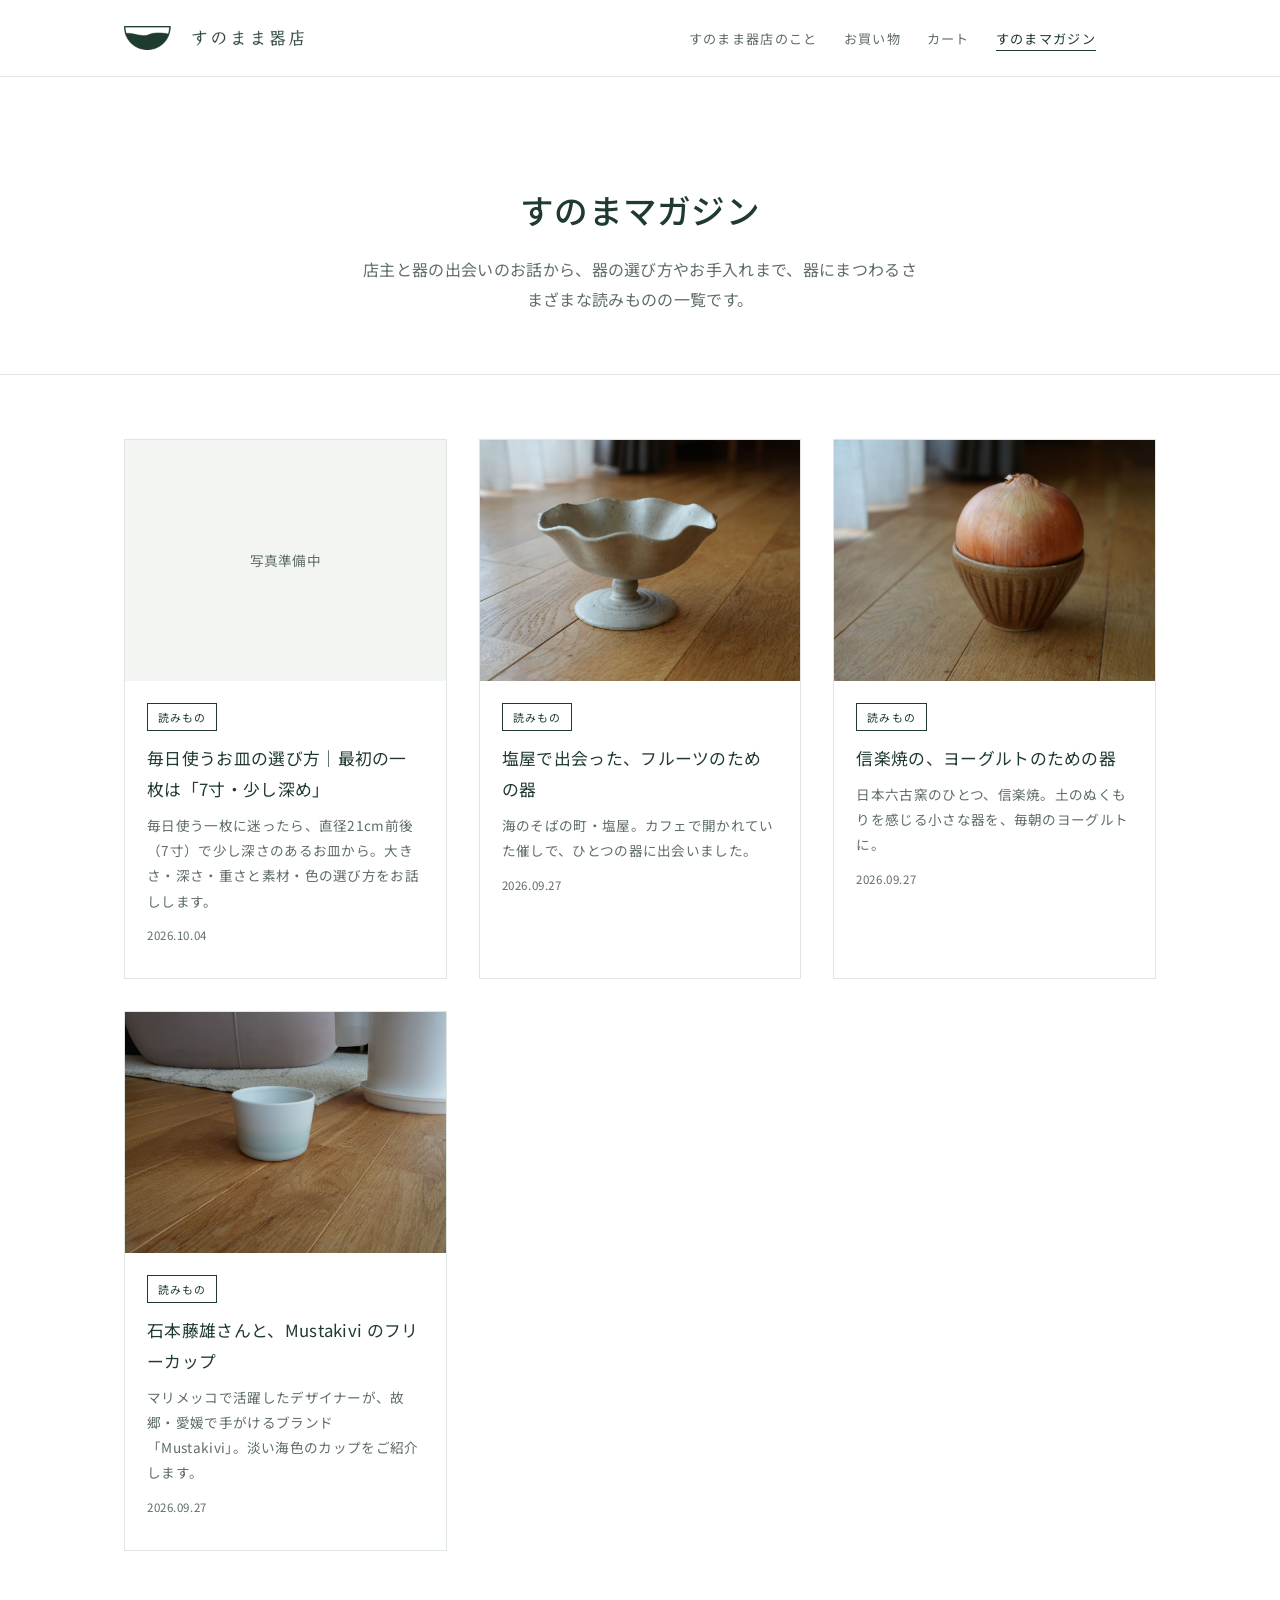
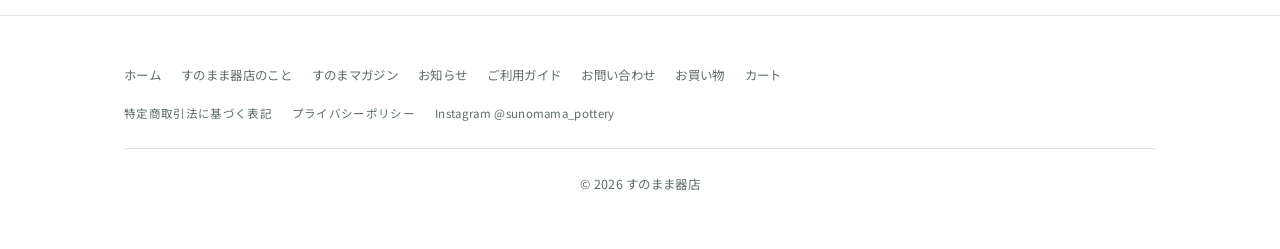
==== artists/index.html @ 8c171803 "「すのまま器店のこと」を写真枠つきの1セクションにまとめ、トップ・ご利用ガイド・お皿の選び方の記事に仮画像を置く Co-Authored-By: Claude Opus 5.5 (1M context" ====
<!DOCTYPE html>
<html lang="ja">
<head>
<meta charset="UTF-8">
<meta name="viewport" content="width=device-width, initial-scale=1.0">
<!-- 準備中のため検索エンジンに登録しない設定です。本格始動のときにこの2行を消してください -->
<meta name="robots" content="noindex">
<title>すのまマガジン | すのまま器店</title>
<meta name="description" content="すのまま器店の読みもの「すのまマガジン」です。店主と器の出会いのお話から、器の選び方やお手入れまで、器にまつわるさまざまなお話をお届けします。">
<link rel="icon" href="../images/favicon.svg" type="image/svg+xml">
<meta property="og:site_name" content="すのまま器店">
<meta property="og:type" content="website">
<meta property="og:title" content="すのまマガジン | すのまま器店">
<meta property="og:description" content="すのまま器店の読みもの「すのまマガジン」です。店主と器の出会いのお話から、器の選び方やお手入れまで、器にまつわるさまざまなお話をお届けします。">
<meta property="og:url" content="https://marchetache.github.io/home-page/artists/index.html">
<meta property="og:image" content="https://marchetache.github.io/home-page/images/ogp.jpg">
<meta name="twitter:card" content="summary_large_image">
<link rel="preconnect" href="https://fonts.googleapis.com">
<link href="https://fonts.googleapis.com/css2?family=Shippori+Mincho:wght@500;600&family=Noto+Sans+JP:wght@400;500&display=swap" rel="stylesheet">
<link rel="stylesheet" href="../css/style.css?v=20261017b">
</head>
<body>

<header class="site-header">
  <div class="container">
    <div class="site-brand">
      <p class="site-title"><a href="../index.html"><img class="site-logo" src="../images/logo-horizontal.png?v=20261004c" alt="すのまま器店" width="540" height="72"></a></p>
    </div>
    <div class="site-header-actions">
    <nav class="site-nav">
      <ul>
        <li><a href="../concept.html">すのまま器店のこと</a></li>
        <li><a href="https://yohenpottery.base.shop/" target="_blank" rel="noopener">お買い物</a></li>
        <li><a href="https://yohenpottery.base.shop/shops/yohenpottery-base-shop/checkout/edit" target="_blank" rel="noopener">カート</a></li>
        <li><a href="index.html" class="is-current">すのまマガジン</a></li>
      </ul>
    </nav>
      <button class="menu-toggle" type="button" aria-label="メニューを開く" aria-expanded="false">
        <span></span><span></span><span></span>
      </button>
    </div>
  </div>
</header>

<section class="hero">
  <div class="container">
    <h1>すのまマガジン</h1>
    <p>店主と器の出会いのお話から、器の選び方やお手入れまで、器にまつわるさまざまな読みものの一覧です。</p>
  </div>
</section>

<section class="section">
  <div class="container">

    <div class="feed-grid">

      <div class="feed-card">
        <a href="artist-04.html">
          <div class="feed-card-image">写真準備中</div>
          <div class="feed-card-body">
            <span class="feed-tag">読みもの</span>
            <p class="feed-card-title">毎日使うお皿の選び方｜最初の一枚は「7寸・少し深め」</p>
            <p class="feed-card-excerpt">毎日使う一枚に迷ったら、直径21cm前後（7寸）で少し深さのあるお皿から。大きさ・深さ・重さと素材・色の選び方をお話しします。</p>
            <p class="feed-card-date">2026.10.04</p>
          </div>
        </a>
      </div>

      <div class="feed-card">
        <a href="artist-01.html">
          <img class="feed-card-photo" src="../images/item-fruit-1.jpg" alt="波打つ縁の、脚つきの器" loading="lazy" width="1200" height="800">
          <div class="feed-card-body">
            <span class="feed-tag">読みもの</span>
            <p class="feed-card-title">塩屋で出会った、フルーツのための器</p>
            <p class="feed-card-excerpt">海のそばの町・塩屋。カフェで開かれていた催しで、ひとつの器に出会いました。</p>
            <p class="feed-card-date">2026.09.27</p>
          </div>
        </a>
      </div>

      <div class="feed-card">
        <a href="artist-02.html">
          <img class="feed-card-photo" src="../images/item-yogurt-1.jpg" alt="しのぎ模様の、信楽焼の小さな器" loading="lazy" width="1200" height="800">
          <div class="feed-card-body">
            <span class="feed-tag">読みもの</span>
            <p class="feed-card-title">信楽焼の、ヨーグルトのための器</p>
            <p class="feed-card-excerpt">日本六古窯のひとつ、信楽焼。土のぬくもりを感じる小さな器を、毎朝のヨーグルトに。</p>
            <p class="feed-card-date">2026.09.27</p>
          </div>
        </a>
      </div>

      <div class="feed-card">
        <a href="artist-03.html">
          <img class="feed-card-photo" src="../images/item-cup-1.jpg" alt="淡い海色の釉薬がかかった、白いフリーカップ" loading="lazy" width="1200" height="800">
          <div class="feed-card-body">
            <span class="feed-tag">読みもの</span>
            <p class="feed-card-title">石本藤雄さんと、Mustakivi のフリーカップ</p>
            <p class="feed-card-excerpt">マリメッコで活躍したデザイナーが、故郷・愛媛で手がけるブランド「Mustakivi」。淡い海色のカップをご紹介します。</p>
            <p class="feed-card-date">2026.09.27</p>
          </div>
        </a>
      </div>

    </div>
  </div>
</section>

<footer class="site-footer">
  <div class="container">
    <ul class="footer-links">
      <li><a href="../index.html">ホーム</a></li>
      <li><a href="../concept.html">すのまま器店のこと</a></li>
      <li><a href="index.html">すのまマガジン</a></li>
      <li><a href="../news.html">お知らせ</a></li>
      <li><a href="../guide.html">ご利用ガイド</a></li>
      <li><a href="../index.html#contact">お問い合わせ</a></li>
      <li><a href="https://yohenpottery.base.shop/" target="_blank" rel="noopener">お買い物</a></li>
      <li><a href="https://yohenpottery.base.shop/shops/yohenpottery-base-shop/checkout/edit" target="_blank" rel="noopener">カート</a></li>
    </ul>
    <ul class="footer-links footer-links-sub">
      <li><a href="https://yohenpottery.base.shop/law" target="_blank" rel="noopener">特定商取引法に基づく表記</a></li>
      <li><a href="../privacy.html">プライバシーポリシー</a></li>
      <li><a href="https://www.instagram.com/sunomama_pottery/" target="_blank" rel="noopener">Instagram @sunomama_pottery</a></li>
    </ul>
    <p class="footer-bottom">&copy; 2026 すのまま器店</p>
  </div>
</footer>

<script src="../js/main.js?v=20261003b"></script>
</body>
</html>
---- css/style.css ----
/* ============================================
   すのまま器店 – 共通スタイル
   構成: 北欧、暮らしの道具店 (hokuohkurashi.com) を参考にした
         雑誌型フィード構成。
   トンマナ: ロゴの深緑(#1f3a2e)をコーポレートカラーとし、
         白地に深緑を基調とする。
   ============================================ */

:root {
  --color-bg: #ffffff;
  --color-bg-soft: #f2f5f2;
  --color-text: #1f3a2e;        /* コーポレートカラー(ロゴの深緑) */
  --color-text-soft: #5f6e66;
  --color-accent: #1f3a2e;      /* コーポレートカラー(ロゴの深緑) */
  --color-accent-dark: #142820;
  --color-line: #dfe5e0;
  --max-width: 1080px;
  /* ロゴ「すのまま器店」だけ明朝体。それ以外の文字はすべてゴシック体(Noto Sans JP)で、自然体な印象に */
  --font-logo: "Shippori Mincho", "Hiragino Mincho ProN", "Yu Mincho", serif;
  --font-sans: "Noto Sans JP", "Hiragino Kaku Gothic ProN", sans-serif;
}

* {
  box-sizing: border-box;
}

html {
  scroll-behavior: smooth;
}

body {
  margin: 0;
  background: var(--color-bg);
  color: var(--color-text);
  font-family: var(--font-sans);
  line-height: 1.85;
  letter-spacing: 0.02em;
  -webkit-font-smoothing: antialiased;
}

img {
  max-width: 100%;
  display: block;
}

a {
  color: var(--color-text);
  text-decoration: none;
}

a:hover {
  text-decoration: underline;
}

h1, h2, h3 {
  font-family: var(--font-sans);
  font-weight: 500;
  line-height: 1.5;
  color: var(--color-text);
}

.container {
  max-width: var(--max-width);
  margin: 0 auto;
  padding: 0 24px;
}

/* ---------- ヘッダー ---------- */

.site-header {
  border-bottom: 1px solid var(--color-line);
  background: var(--color-bg);
  position: sticky;
  top: 0;
  z-index: 10;
}

.site-header .container {
  display: flex;
  align-items: center;
  justify-content: space-between;
  padding-top: 18px;
  padding-bottom: 18px;
  flex-wrap: wrap;
  gap: 12px;
}

.site-brand {
  display: flex;
  align-items: center;
  gap: 16px;
}

.site-title {
  font-family: var(--font-logo);
  font-size: 1.4rem;
  letter-spacing: 0.1em;
  margin: 0;
}

.site-title a {
  color: var(--color-text);
  text-decoration: none;
}

/* ロゴ画像(器のマーク+店名) */
.site-title a {
  display: block;
  line-height: 0;
}

.site-logo {
  display: block;
  width: auto;
  height: 24px;
}

@media (max-width: 640px) {
  .site-logo {
    height: 20px;
  }
}

.site-nav ul {
  list-style: none;
  display: flex;
  gap: 26px;
  margin: 0;
  padding: 0;
  flex-wrap: wrap;
}

.site-nav a {
  color: var(--color-text-soft);
  font-size: 0.82rem;
  letter-spacing: 0.1em;
  text-transform: uppercase;
}

.site-nav a.is-current,
.site-nav a:hover {
  color: var(--color-text);
  text-decoration: none;
  border-bottom: 1px solid var(--color-text);
  padding-bottom: 2px;
}

/* ---------- プロモバナー ---------- */

.promo-banner {
  background: var(--color-text);
  color: #fff;
}

.promo-banner a {
  display: block;
  color: #fff;
  text-align: center;
  font-size: 0.8rem;
  letter-spacing: 0.08em;
  padding: 10px 24px;
}

.promo-banner a:hover {
  text-decoration: underline;
}

/* ---------- ヒーロー ---------- */

.hero {
  padding: 80px 0 60px;
  text-align: center;
  border-bottom: 1px solid var(--color-line);
}

.hero h1 {
  font-size: 2.1rem;
  margin-bottom: 20px;
}

.hero p {
  color: var(--color-text-soft);
  max-width: 560px;
  margin: 0 auto;
}

/* ---------- セクション共通 ---------- */

.section {
  padding: 64px 0;
}

.section + .section {
  border-top: 1px solid var(--color-line);
}

.section-title {
  font-size: 1.5rem;
  margin-bottom: 12px;
}

.section-eyebrow {
  font-size: 0.72rem;
  letter-spacing: 0.18em;
  text-transform: uppercase;
  color: var(--color-text-soft);
  margin: 0 0 8px;
}

.section-lead {
  color: var(--color-text-soft);
  margin-bottom: 40px;
  max-width: 640px;
}

/* ---------- 雑誌型フィード(読みもの/商品が混在) ---------- */

.feed-grid {
  display: grid;
  grid-template-columns: repeat(auto-fill, minmax(260px, 1fr));
  gap: 32px;
}

.feed-card {
  border: 1px solid var(--color-line);
  overflow: hidden;
  transition: transform 0.15s ease, box-shadow 0.15s ease;
}

.feed-card:hover {
  transform: translateY(-3px);
  box-shadow: 0 8px 20px rgba(0, 0, 0, 0.08);
}

.feed-card a {
  display: block;
  color: inherit;
  text-decoration: none;
}

.feed-card-image {
  aspect-ratio: 4 / 3;
  background: var(--color-bg-soft);
  display: flex;
  align-items: center;
  justify-content: center;
  color: var(--color-text-soft);
  font-size: 0.85rem;
}

.feed-card-body {
  padding: 20px 22px;
}

.feed-tag {
  display: inline-block;
  font-size: 0.68rem;
  letter-spacing: 0.1em;
  text-transform: uppercase;
  padding: 3px 10px;
  margin-bottom: 12px;
  border: 1px solid var(--color-text);
}

.feed-tag.is-product {
  background: var(--color-text);
  color: #fff;
  border-color: var(--color-text);
}

.feed-card-title {
  font-family: var(--font-sans);
  font-size: 1.05rem;
  margin: 0 0 8px;
}

.feed-card-excerpt {
  font-size: 0.85rem;
  color: var(--color-text-soft);
  margin: 0 0 10px;
}

.feed-card-date {
  font-size: 0.72rem;
  color: var(--color-text-soft);
  letter-spacing: 0.05em;
}

/* ---------- カテゴリータイル ---------- */

.category-tiles {
  display: grid;
  grid-template-columns: repeat(auto-fill, minmax(200px, 1fr));
  gap: 24px;
}

.category-tile {
  display: block;
  text-align: center;
  border: 1px solid var(--color-line);
  padding: 32px 16px;
  color: var(--color-text);
  text-decoration: none;
  transition: background 0.15s ease;
}

.category-tile:hover {
  background: var(--color-bg-soft);
  text-decoration: none;
}

.category-tile-icon {
  width: 56px;
  height: 56px;
  margin: 0 auto 16px;
  border-radius: 50%;
  background: var(--color-bg-soft);
  display: flex;
  align-items: center;
  justify-content: center;
  font-size: 0.7rem;
  color: var(--color-text-soft);
}

.category-tile-label {
  font-size: 0.85rem;
  letter-spacing: 0.08em;
}

/* ---------- 記事(読みもの)ヘッダー ---------- */

.note-header {
  padding: 56px 0 24px;
  border-bottom: 1px solid var(--color-line);
  margin-bottom: 40px;
}

.note-meta {
  display: flex;
  align-items: center;
  gap: 14px;
  margin-bottom: 18px;
}

.note-title {
  font-size: 1.8rem;
  margin: 0;
}

.note-lead {
  color: var(--color-text-soft);
  max-width: 640px;
}

/* ---------- カードグリッド(旧作家紹介互換) ---------- */

.card-grid {
  display: grid;
  grid-template-columns: repeat(auto-fill, minmax(220px, 1fr));
  gap: 32px;
}

.card {
  background: var(--color-bg-soft);
  border: 1px solid var(--color-line);
  overflow: hidden;
  transition: transform 0.15s ease, box-shadow 0.15s ease;
}

.card:hover {
  transform: translateY(-3px);
  box-shadow: 0 8px 20px rgba(0, 0, 0, 0.08);
}

.card a {
  text-decoration: none;
  color: inherit;
  display: block;
}

.card-image {
  aspect-ratio: 4 / 3;
  background: var(--color-line);
  display: flex;
  align-items: center;
  justify-content: center;
  color: var(--color-text-soft);
  font-size: 0.85rem;
}

.card-body {
  padding: 18px 20px;
}

.card-name {
  font-family: var(--font-sans);
  font-size: 1.05rem;
  margin: 0 0 6px;
}

.card-role {
  font-size: 0.85rem;
  color: var(--color-text-soft);
  margin: 0;
}

/* ---------- 作家詳細ページ ---------- */

.profile-header {
  display: grid;
  grid-template-columns: 220px 1fr;
  gap: 40px;
  align-items: start;
  padding: 56px 0 32px;
}

.profile-photo {
  aspect-ratio: 1;
  background: var(--color-bg-soft);
  border: 1px solid var(--color-line);
  display: flex;
  align-items: center;
  justify-content: center;
  color: var(--color-text-soft);
  font-size: 0.85rem;
}

.profile-name {
  font-size: 1.8rem;
  margin-bottom: 6px;
}

.profile-role {
  color: var(--color-text-soft);
  margin-bottom: 20px;
}

.profile-meta {
  list-style: none;
  padding: 0;
  margin: 0 0 24px;
  font-size: 0.9rem;
  color: var(--color-text-soft);
}

.profile-meta li {
  margin-bottom: 4px;
}

@media (max-width: 640px) {
  .profile-header {
    grid-template-columns: 1fr;
  }
}

/* ---------- 商品/ショップリンク ---------- */

.product-card {
  border: 1px solid var(--color-line);
  padding: 20px;
  background: var(--color-bg-soft);
  margin-bottom: 20px;
}

.product-card h3 {
  margin-top: 0;
  font-size: 1.05rem;
}

.base-widget-wrap {
  margin: 16px 0;
}

.base-widget-wrap iframe {
  border: 1px solid var(--color-line);
}

.stores-widget-wrap {
  margin: 16px 0;
}

.shop-links {
  display: flex;
  flex-wrap: wrap;
  gap: 12px;
  margin-top: 16px;
}

.btn {
  display: inline-block;
  padding: 10px 24px;
  background: #fff;
  color: var(--color-accent);
  border-radius: 8px;
  font-size: 0.85rem;
  letter-spacing: 0.08em;
  text-transform: uppercase;
  border: 1px solid var(--color-accent);
  transition: background-color 0.2s ease, color 0.2s ease;
}

/* ボタンは、カーソルを合わせたときにだけ色が付く(どのボタンも同じ動き) */
.btn:hover,
.btn:focus-visible {
  background: var(--color-accent);
  color: #fff;
  text-decoration: none;
}

.btn.btn-outline {
  background: #fff;
  color: var(--color-accent);
}

.btn.btn-outline:hover,
.btn.btn-outline:focus-visible {
  background: var(--color-accent);
  color: #fff;
}

/* ---------- ニュース ---------- */

.news-list {
  list-style: none;
  margin: 0;
  padding: 0;
}

.news-item {
  display: flex;
  gap: 24px;
  padding: 20px 0;
  border-bottom: 1px solid var(--color-line);
}

.news-date {
  flex: 0 0 110px;
  color: var(--color-text-soft);
  font-size: 0.85rem;
  font-family: var(--font-sans);
}

.news-tag {
  display: inline-block;
  font-size: 0.68rem;
  letter-spacing: 0.08em;
  text-transform: uppercase;
  color: var(--color-text);
  border: 1px solid var(--color-text);
  padding: 1px 8px;
  margin-bottom: 6px;
}

@media (max-width: 640px) {
  .news-item {
    flex-direction: column;
    gap: 6px;
  }
}

/* ---------- フッター ---------- */

.site-footer {
  border-top: 1px solid var(--color-line);
  padding: 48px 0 40px;
  color: var(--color-text-soft);
  font-size: 0.85rem;
}

.site-footer a {
  color: var(--color-text-soft);
}

.footer-links {
  display: flex;
  flex-wrap: wrap;
  gap: 20px;
  list-style: none;
  margin: 0 0 24px;
  padding: 0;
  font-size: 0.78rem;
}

.footer-bottom {
  text-align: center;
  padding-top: 24px;
  border-top: 1px solid var(--color-line);
  font-size: 0.78rem;
}

/* ---------- ハンバーガーメニュー(右上の ☰) ---------- */

.menu-toggle {
  display: inline-flex;
  flex-direction: column;
  justify-content: center;
  gap: 5px;
  width: 40px;
  height: 40px;
  padding: 0 9px;
  margin-left: 8px;
  background: none;
  border: none;
  cursor: pointer;
}

.menu-toggle span {
  display: block;
  height: 1px;
  background: var(--color-text);
}

.site-header-actions {
  display: flex;
  align-items: center;
  gap: 12px;
  margin-left: auto;
}

.drawer-overlay {
  position: fixed;
  inset: 0;
  background: rgba(0, 0, 0, 0.35);
  opacity: 0;
  visibility: hidden;
  transition: opacity 0.25s ease, visibility 0.25s ease;
  z-index: 100;
}

.site-drawer {
  position: fixed;
  top: 0;
  right: 0;
  width: min(320px, 85vw);
  height: 100%;
  overflow-y: auto;
  background: var(--color-bg);
  padding: 64px 32px 40px;
  transform: translateX(100%);
  visibility: hidden;
  transition: transform 0.3s ease, visibility 0.3s ease;
  z-index: 101;
}

.is-menu-open {
  overflow: hidden;
}

.is-menu-open .drawer-overlay {
  opacity: 1;
  visibility: visible;
}

.is-menu-open .site-drawer {
  transform: translateX(0);
  visibility: visible;
}

.drawer-close {
  position: absolute;
  top: 14px;
  right: 16px;
  width: 40px;
  height: 40px;
  font-size: 1.6rem;
  line-height: 1;
  color: var(--color-text);
  background: none;
  border: none;
  cursor: pointer;
}

.drawer-heading {
  font-family: var(--font-sans);
  font-size: 0.8rem;
  letter-spacing: 0.15em;
  color: var(--color-text-soft);
  margin: 0 0 8px;
}

.drawer-list {
  list-style: none;
  margin: 0 0 36px;
  padding: 0;
  border-top: 1px solid var(--color-line);
}

.drawer-list li {
  border-bottom: 1px solid var(--color-line);
}

.drawer-list a {
  display: block;
  padding: 14px 4px;
  font-size: 0.95rem;
  letter-spacing: 0.08em;
}

.drawer-list a:hover,
.drawer-list a.is-current {
  text-decoration: none;
  background: var(--color-bg-soft);
}

.drawer-list a.is-current {
  font-weight: 500;
}

.drawer-list.is-sub a {
  font-size: 0.85rem;
  color: var(--color-text-soft);
  padding: 10px 4px;
}

/* スマホでは、ヘッダーの横並びメニューを隠して、☰ の中にまとめる */
@media (max-width: 640px) {
  .site-nav {
    display: none;
  }
}

/* ---------- 新着商品: カテゴリー絞り込み ---------- */

.filter-bar {
  display: flex;
  flex-wrap: wrap;
  align-items: baseline;
  justify-content: space-between;
  gap: 8px 16px;
  padding: 12px 0;
  margin-bottom: 28px;
  border-top: 1px solid var(--color-line);
  border-bottom: 1px solid var(--color-line);
}

.filter-bar-label {
  margin: 0;
  font-size: 0.9rem;
}

.filter-bar-label strong {
  font-family: var(--font-sans);
  font-weight: 500;
  margin-left: 4px;
}

.filter-bar-count {
  margin-left: 10px;
  color: var(--color-text-soft);
  font-size: 0.8rem;
}

.filter-bar-reset {
  font-size: 0.82rem;
  color: var(--color-text-soft);
  border-bottom: 1px solid var(--color-text-soft);
}

.filter-bar-reset:hover {
  text-decoration: none;
  color: var(--color-text);
}

.filter-empty {
  padding: 48px 0;
  text-align: center;
  color: var(--color-text-soft);
}

.feed-card[hidden] {
  display: none;
}

/* ---------- お問い合わせフォーム ---------- */

.contact-form {
  max-width: 640px;
}

.form-row {
  margin-bottom: 24px;
}

.form-row label {
  display: block;
  font-size: 0.85rem;
  letter-spacing: 0.06em;
  margin-bottom: 8px;
}

.form-required {
  display: inline-block;
  border-radius: 4px;
  margin-left: 8px;
  padding: 0 6px;
  font-size: 0.65rem;
  letter-spacing: 0.08em;
  color: #fff;
  background: var(--color-text);
  vertical-align: 1px;
}

.contact-form input[type="text"],
.contact-form input[type="email"],
.contact-form select,
.contact-form textarea {
  width: 100%;
  padding: 12px 14px;
  font: inherit;
  font-size: 1rem;
  color: var(--color-text);
  background: var(--color-bg);
  border: 1px solid var(--color-line);
  border-radius: 8px;
  transition: border-color 0.15s ease;
}

.contact-form textarea {
  resize: vertical;
  min-height: 160px;
}

.contact-form input:focus,
.contact-form select:focus,
.contact-form textarea:focus {
  outline: none;
  border-color: var(--color-text);
}

.contact-form .is-invalid {
  border-color: #b3261e;
}

.form-honeypot {
  position: absolute;
  left: -9999px;
  width: 1px;
  height: 1px;
  opacity: 0;
}

.form-status {
  min-height: 1.5em;
  margin: 0 0 16px;
  font-size: 0.88rem;
}

.form-status.is-error {
  color: #b3261e;
}

.form-status.is-success {
  padding: 16px 18px;
  background: var(--color-bg-soft);
  color: var(--color-text);
}

.contact-submit {
  min-width: 200px;
  border-radius: 8px;
  cursor: pointer;
  font-family: inherit;
}

.contact-submit:disabled {
  opacity: 0.5;
  cursor: default;
}

/* ---------- トップ: 目立つボタン ---------- */

.hero-actions {
  display: flex;
  flex-wrap: wrap;
  justify-content: center;
  gap: 12px;
  margin-top: 32px;
}

.hero-actions .btn {
  min-width: 180px;
  padding: 14px 28px;
}

/* ---------- 企画展・販売予定 ---------- */

.event-block {
  background: var(--color-bg-soft);
}

.event-date {
  font-family: var(--font-sans);
  font-size: 1.15rem;
  margin: 0 0 12px;
}

/* ---------- お客さまの声 ---------- */

.voice-grid {
  display: grid;
  grid-template-columns: repeat(auto-fill, minmax(260px, 1fr));
  gap: 24px;
}

.voice-card {
  margin: 0;
  padding: 24px;
  border: 1px solid var(--color-line);
}

.voice-card blockquote {
  margin: 0 0 12px;
  font-family: var(--font-sans);
}

.voice-card figcaption {
  font-size: 0.8rem;
  color: var(--color-text-soft);
}

/* ---------- 商品カード(写真・価格・仕様・売り切れ) ---------- */

.feed-card-photo {
  width: 100%;
  height: auto;
  aspect-ratio: 4 / 3;
  object-fit: cover;
  background: var(--color-bg-soft);
}

.feed-card-price {
  font-family: var(--font-sans);
  font-size: 1rem;
  margin: 0 0 8px;
}

.spec-list {
  list-style: none;
  margin: 0 0 10px;
  padding: 0;
  font-size: 0.78rem;
  color: var(--color-text-soft);
}

.feed-card .btn {
  margin-top: 6px;
}

.feed-card.is-soldout .feed-card-photo {
  opacity: 0.45;
}

.feed-card.is-soldout .btn {
  background: var(--color-bg-soft);
  border-color: var(--color-line);
  color: var(--color-text-soft);
}

.product-empty {
  text-align: center;
  padding: 24px 0 8px;
}

.product-empty-title {
  font-family: var(--font-sans);
  font-size: 1.2rem;
  margin-bottom: 8px;
}

.product-empty .shop-links {
  justify-content: center;
}

/* ---------- ご利用ガイド・プライバシーポリシー ---------- */

.guide {
  max-width: 760px;
}

.guide-toc {
  display: flex;
  flex-wrap: wrap;
  gap: 8px 20px;
  padding: 16px 0;
  margin-bottom: 48px;
  border-top: 1px solid var(--color-line);
  border-bottom: 1px solid var(--color-line);
  font-size: 0.85rem;
}

.guide-block {
  margin-bottom: 48px;
  scroll-margin-top: 110px;
}

.guide-block .section-title {
  font-size: 1.25rem;
}

.guide-table {
  display: grid;
  grid-template-columns: 180px 1fr;
  margin: 0 0 16px;
  border-top: 1px solid var(--color-line);
}

.guide-table dt,
.guide-table dd {
  margin: 0;
  padding: 14px 8px;
  border-bottom: 1px solid var(--color-line);
}

.guide-table dt {
  background: var(--color-bg-soft);
  font-size: 0.88rem;
}

.guide-subtitle {
  font-size: 1rem;
  margin: 28px 0 10px;
}

.guide-list {
  padding-left: 1.3em;
}

.guide-list li {
  margin-bottom: 6px;
}

.guide-note {
  font-size: 0.85rem;
  color: var(--color-text-soft);
}

.guide a,
.news-item a {
  border-bottom: 1px solid currentColor;
}

.guide a:hover,
.news-item a:hover {
  text-decoration: none;
}

.faq-item {
  border-bottom: 1px solid var(--color-line);
  padding: 14px 0;
}

.faq-item summary {
  cursor: pointer;
  font-weight: 500;
}

.faq-item p {
  margin: 10px 0 0;
  color: var(--color-text-soft);
}

@media (max-width: 640px) {
  .guide-table {
    grid-template-columns: 1fr;
  }
}

/* ---------- フッター: 2段目のリンク ---------- */

.footer-links-sub {
  font-size: 0.72rem;
  margin-top: -8px;
}

/* ---------- 読みもの記事 ---------- */

.article {
  max-width: 760px;
  padding-bottom: 64px;
}

.article-back {
  margin-top: 24px;
  font-size: 0.85rem;
}

.article-photo {
  margin: 0 0 32px;
}

.article-photo img {
  width: 100%;
  height: auto;
}

.article-heading {
  font-size: 1.2rem;
  margin: 40px 0 12px;
}

.article-body p {
  margin: 0 0 20px;
}

.article-item {
  display: grid;
  grid-template-columns: 200px 1fr;
  gap: 24px;
  align-items: center;
  margin-top: 48px;
  padding: 24px;
  background: var(--color-bg-soft);
}

.article-item img {
  width: 100%;
  height: auto;
  aspect-ratio: 4 / 3;
  object-fit: cover;
}

.article-item-label {
  font-size: 0.75rem;
  letter-spacing: 0.12em;
  color: var(--color-text-soft);
  margin: 0 0 4px;
}

.article-item-name {
  font-size: 1.05rem;
  margin: 0 0 4px;
}

@media (max-width: 640px) {
  .article-item {
    grid-template-columns: 1fr;
  }
}

/* 読みもの記事：署名・小見出し・リスト・表 */
.article-byline {
  margin: 12px 0 0;
  font-size: 0.85rem;
  color: var(--color-text-soft);
}

.article-subheading {
  font-size: 1rem;
  margin: 28px 0 8px;
}

.article-list {
  margin: 0 0 20px;
  padding-left: 1.4em;
}

.article-list li {
  margin-bottom: 6px;
}

.article-table {
  width: 100%;
  border-collapse: collapse;
  margin: 0 0 20px;
  font-size: 0.9rem;
}

.article-table th,
.article-table td {
  border-bottom: 1px solid var(--color-line);
  padding: 10px 8px;
  text-align: left;
}

.article-table th {
  font-weight: 500;
  background: var(--color-bg-soft);
}

.article-table th:nth-child(-n+2),
.article-table td:nth-child(-n+2) {
  white-space: nowrap;
}

/* ---------- 仮の画像(写真準備中) ---------- */

.photo-placeholder {
  aspect-ratio: 3 / 2;
  margin: 0 0 32px;
  background: var(--color-bg-soft);
  border: 1px dashed var(--color-line);
  border-radius: 8px;
  display: flex;
  align-items: center;
  justify-content: center;
  padding: 16px;
  text-align: center;
  color: var(--color-text-soft);
  font-size: 0.85rem;
}

.article-body .photo-placeholder,
.guide-block .photo-placeholder {
  margin: 12px 0 20px;
}

.section .photo-placeholder,
.section-photo {
  max-width: 720px;
  margin-bottom: 24px;
}

.section-photo {
  display: block;
  width: 100%;
  height: auto;
}

/* ---------- すのまま器店のこと ---------- */

.about-block {
  max-width: 760px;
  margin-bottom: 80px;
}
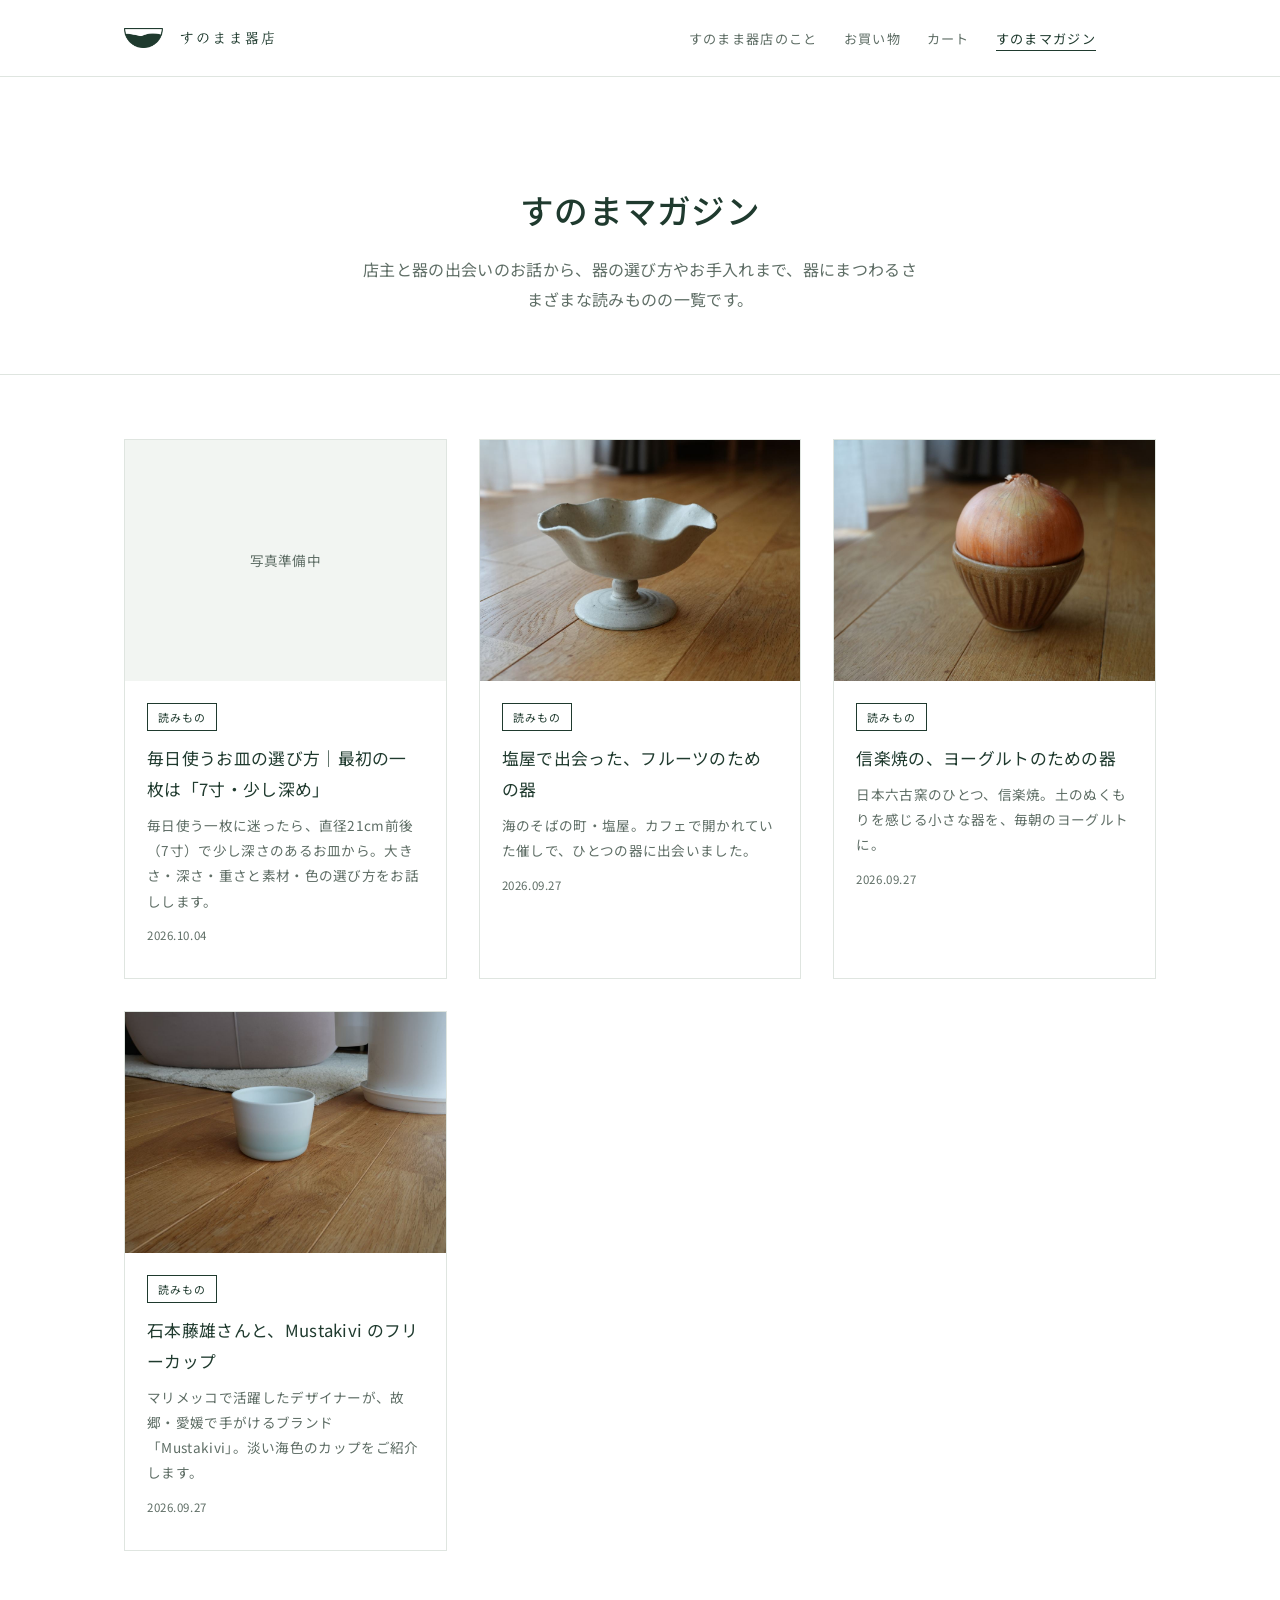
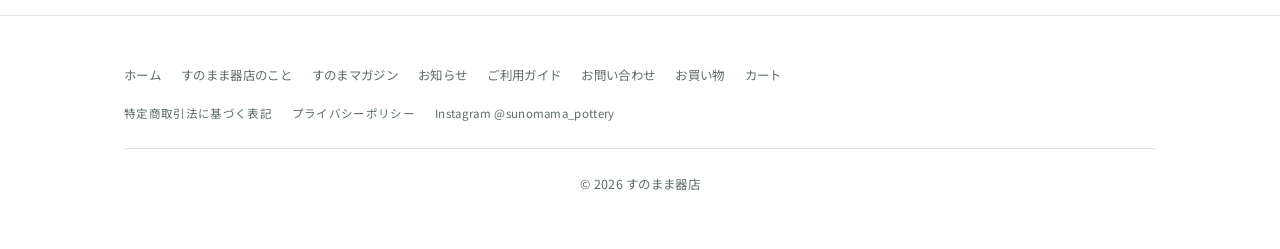
==== commit be60284e: "ヘッダーのロゴを少し小さくする（PC 24→20px、スマホ 20→17px） Co-Authored-By: Claude Opus 5.5 (1M context) <noreply@anthro" ====
--- a/artists/index.html
+++ b/artists/index.html
@@ -17,7 +17,7 @@
 <meta name="twitter:card" content="summary_large_image">
 <link rel="preconnect" href="https://fonts.googleapis.com">
 <link href="https://fonts.googleapis.com/css2?family=Shippori+Mincho:wght@500;600&family=Noto+Sans+JP:wght@400;500&display=swap" rel="stylesheet">
-<link rel="stylesheet" href="../css/style.css?v=20261017b">
+<link rel="stylesheet" href="../css/style.css?v=20261017c">
 </head>
 <body>
 
--- a/css/style.css
+++ b/css/style.css
@@ -112,12 +112,12 @@
 .site-logo {
   display: block;
   width: auto;
-  height: 24px;
+  height: 20px;
 }
 
 @media (max-width: 640px) {
   .site-logo {
-    height: 20px;
+    height: 17px;
   }
 }
 
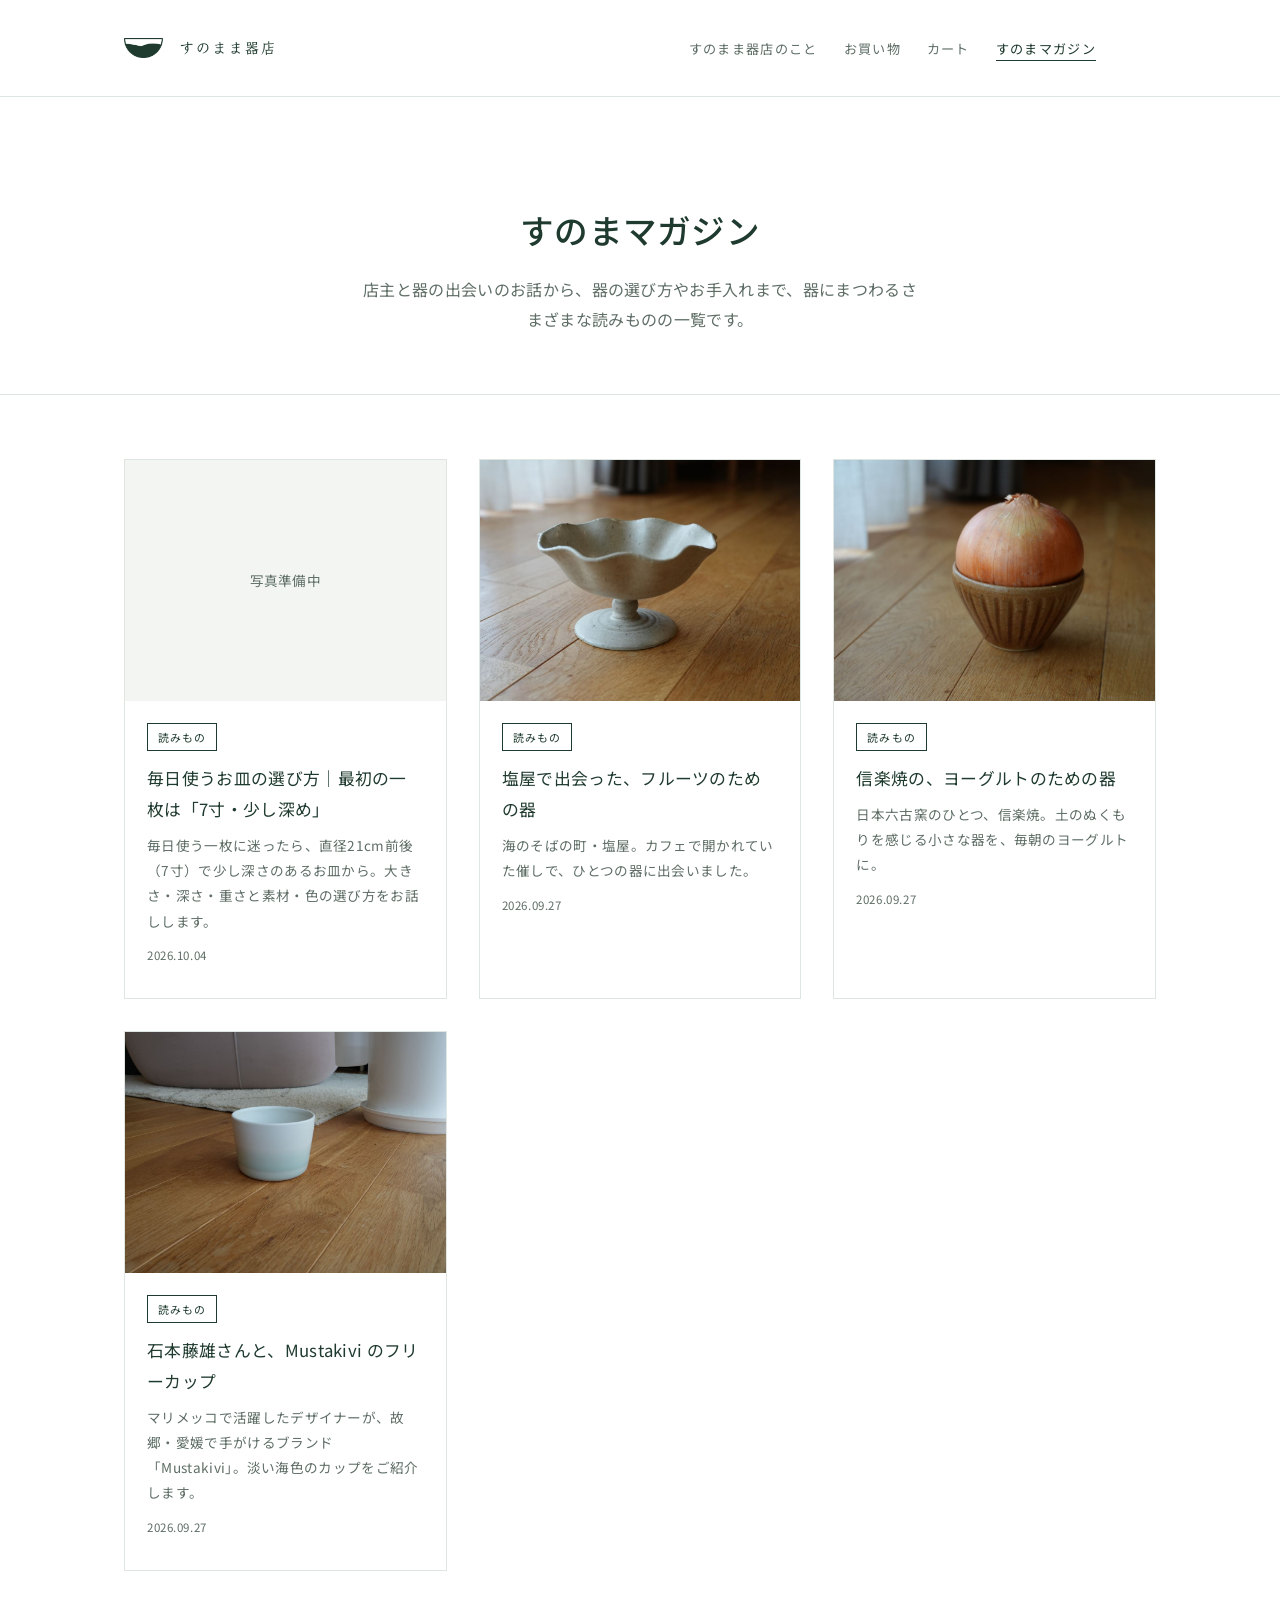
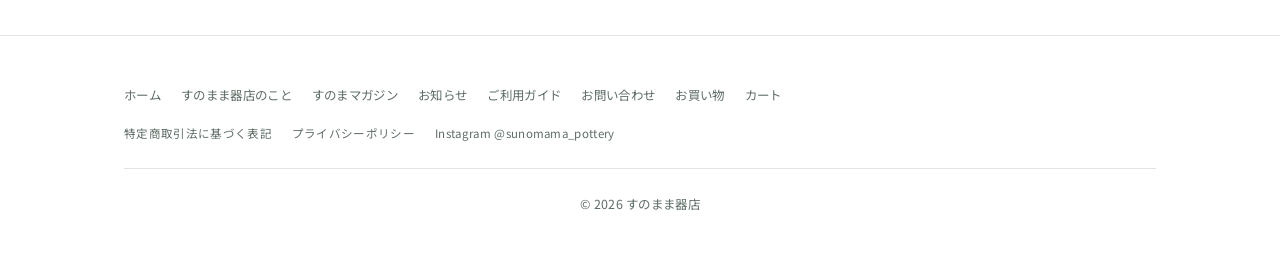
==== commit d36fd01c: "ヘッダーの上下の余白を広げる（18→28px） Co-Authored-By: Claude Opus 5.5 (1M context) <noreply@anthropic.com> Claude-" ====
--- a/artists/index.html
+++ b/artists/index.html
@@ -17,7 +17,7 @@
 <meta name="twitter:card" content="summary_large_image">
 <link rel="preconnect" href="https://fonts.googleapis.com">
 <link href="https://fonts.googleapis.com/css2?family=Shippori+Mincho:wght@500;600&family=Noto+Sans+JP:wght@400;500&display=swap" rel="stylesheet">
-<link rel="stylesheet" href="../css/style.css?v=20261017c">
+<link rel="stylesheet" href="../css/style.css?v=20261017d">
 </head>
 <body>
 
--- a/css/style.css
+++ b/css/style.css
@@ -79,8 +79,8 @@
   display: flex;
   align-items: center;
   justify-content: space-between;
-  padding-top: 18px;
-  padding-bottom: 18px;
+  padding-top: 28px;
+  padding-bottom: 28px;
   flex-wrap: wrap;
   gap: 12px;
 }
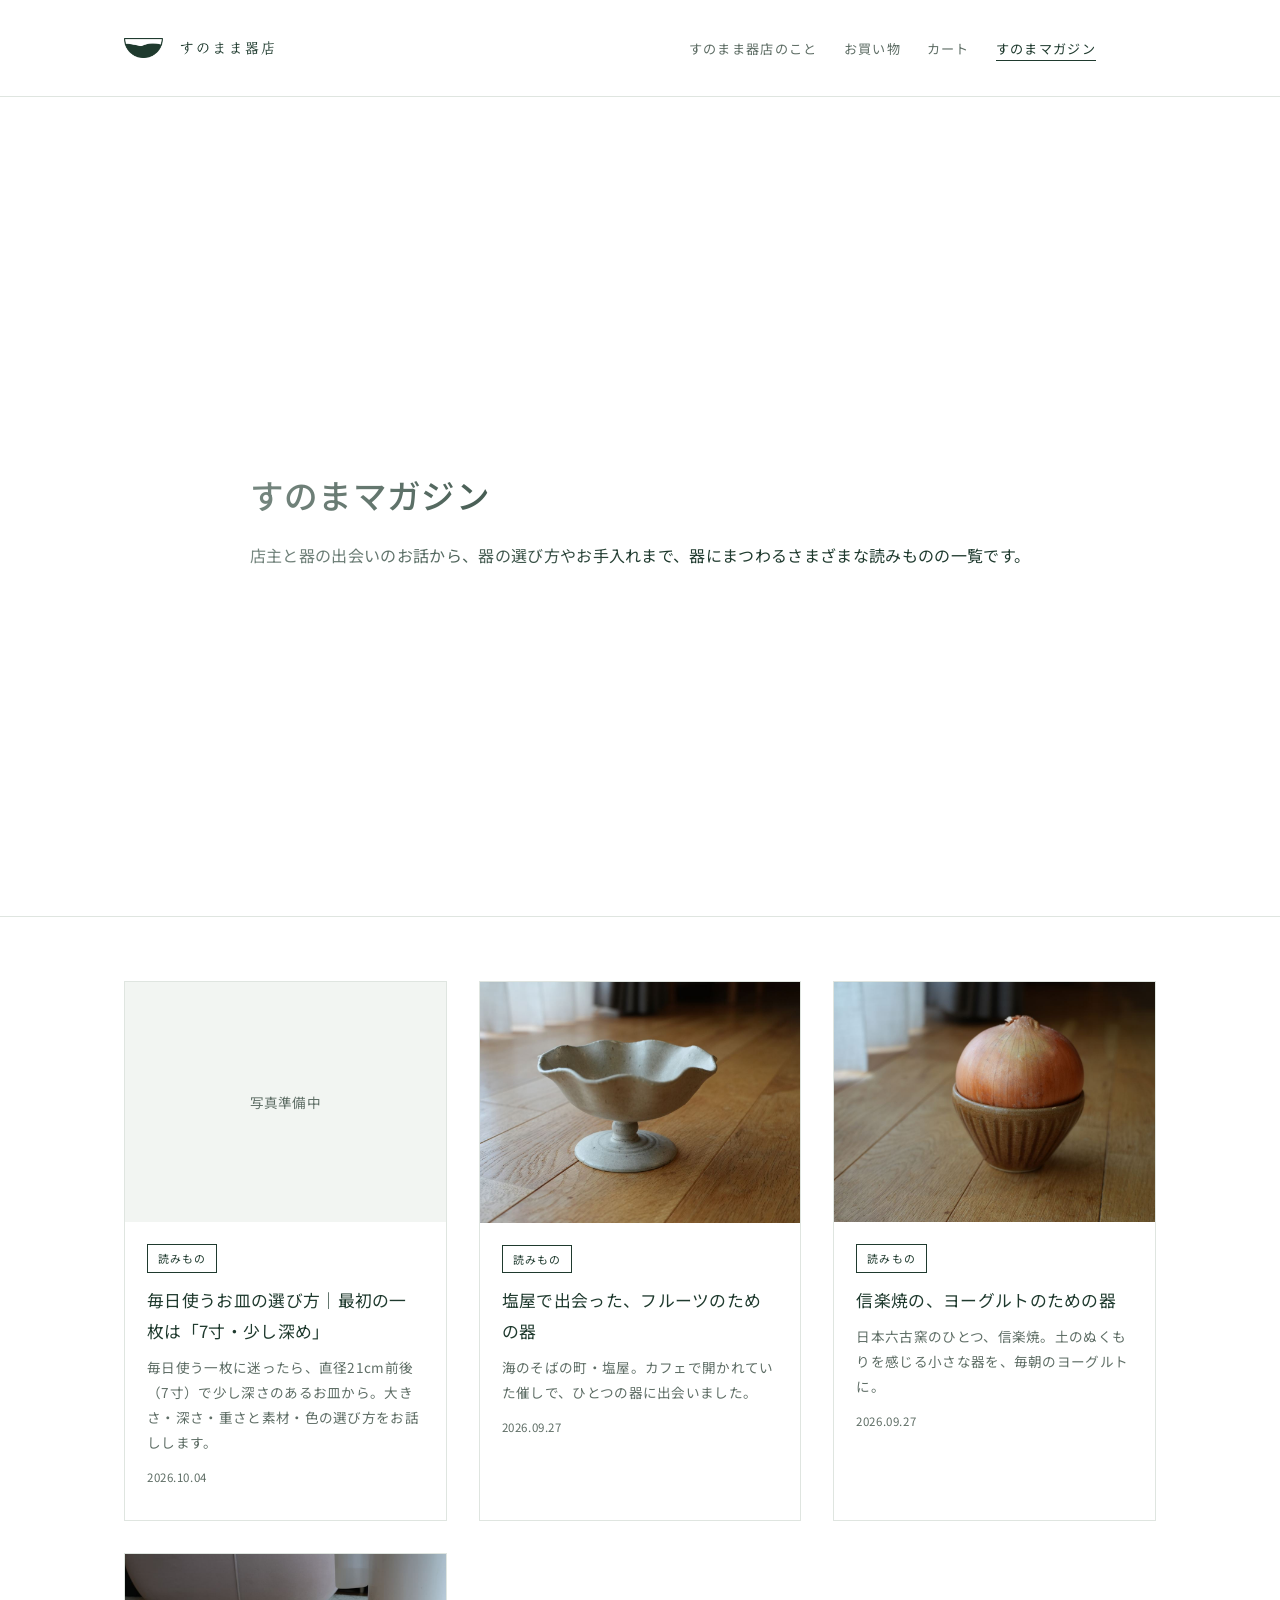
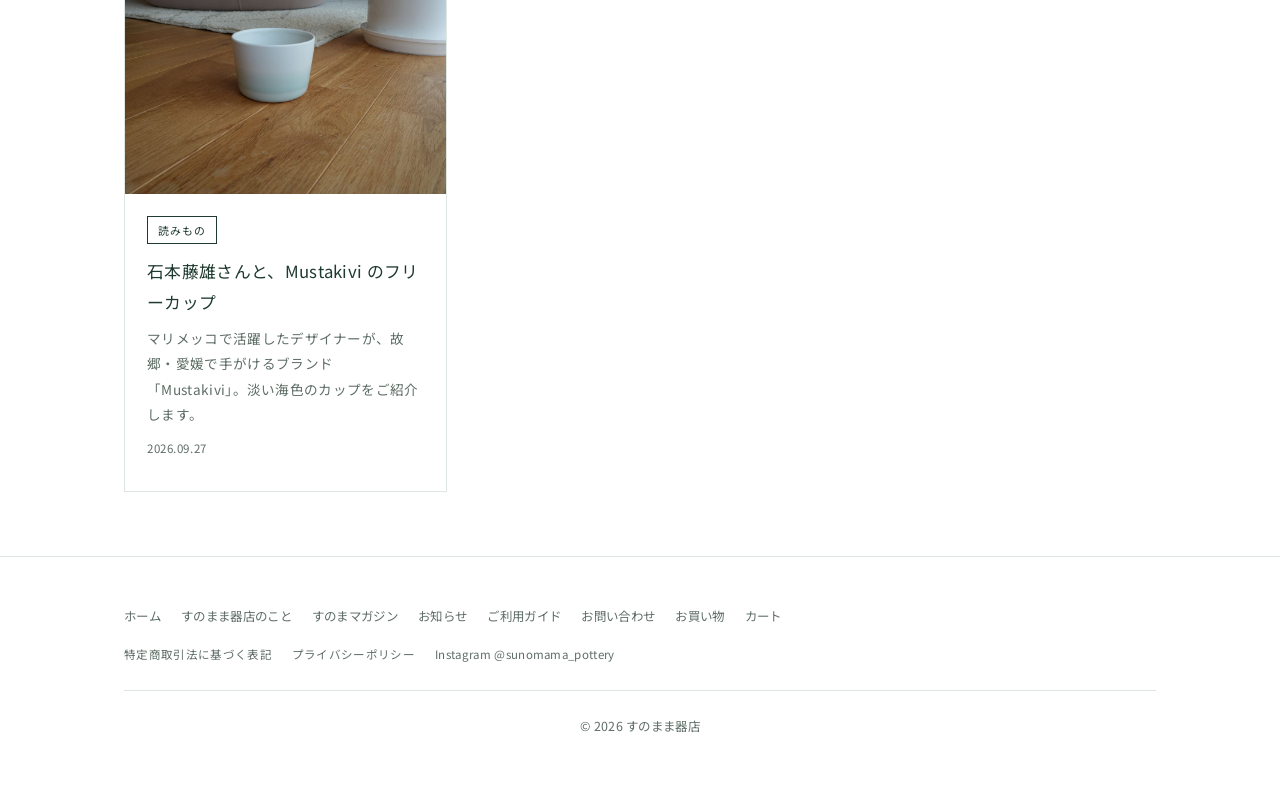
==== commit 7cd09ccb: "トップのメインビジュアルに器とパンの写真を置き、PCでは写真左の木目にコンセプト文を重ねる スマホでは写真の下に文章を置く。トップのコンセプト文を concept.html の文面に合わせる。  Co" ====
--- a/artists/index.html
+++ b/artists/index.html
@@ -17,7 +17,7 @@
 <meta name="twitter:card" content="summary_large_image">
 <link rel="preconnect" href="https://fonts.googleapis.com">
 <link href="https://fonts.googleapis.com/css2?family=Shippori+Mincho:wght@500;600&family=Noto+Sans+JP:wght@400;500&display=swap" rel="stylesheet">
-<link rel="stylesheet" href="../css/style.css?v=20261017d">
+<link rel="stylesheet" href="../css/style.css?v=20261018a">
 </head>
 <body>
 
--- a/css/style.css
+++ b/css/style.css
@@ -168,20 +168,95 @@
 /* ---------- ヒーロー ---------- */
 
 .hero {
-  padding: 80px 0 60px;
-  text-align: center;
+  position: relative;
+  min-height: min(66vw, 820px);
+  display: flex;
+  align-items: center;
+  overflow: hidden;
   border-bottom: 1px solid var(--color-line);
+}
+
+/* 写真の右側(器)を見せ、左側の木目の余白に文章を置く */
+.hero-photo {
+  position: absolute;
+  inset: 0;
+  width: 100%;
+  height: 100%;
+  object-fit: cover;
+  object-position: right 60%;
+}
+
+/* 文章が読みやすいよう、左側だけほんのり明るくする */
+.hero::before {
+  content: "";
+  position: absolute;
+  inset: 0;
+  background: linear-gradient(90deg, rgba(255, 255, 255, 0.55) 0%, rgba(255, 255, 255, 0.3) 30%, rgba(255, 255, 255, 0) 50%);
+  z-index: 1;
+}
+
+/* 画面が広くても文章は左の木目の上に置く(中央寄せにすると器に重なるため) */
+.hero-inner {
+  position: relative;
+  z-index: 2;
+  width: 100%;
+  padding: 0 clamp(24px, 7vw, 140px);
+}
+
+.hero-text {
+  max-width: 320px;
+  padding: 40px 0;
 }
 
 .hero h1 {
   font-size: 2.1rem;
+  line-height: 1.5;
   margin-bottom: 20px;
 }
 
 .hero p {
-  color: var(--color-text-soft);
-  max-width: 560px;
-  margin: 0 auto;
+  color: var(--color-text);
+  margin: 0;
+}
+
+.hero .hero-actions {
+  justify-content: flex-start;
+}
+
+/* スマホ: 写真を上に、文章をその下に */
+@media (max-width: 900px) {
+  .hero {
+    display: block;
+    min-height: 0;
+  }
+
+  .hero::before {
+    display: none;
+  }
+
+  .hero-photo {
+    position: static;
+    height: auto;
+    aspect-ratio: 3 / 2;
+  }
+
+  .hero-text {
+    max-width: none;
+    padding: 36px 0 48px;
+    text-align: center;
+  }
+
+  .hero h1 {
+    font-size: 1.7rem;
+  }
+
+  .hero p {
+    color: var(--color-text-soft);
+  }
+
+  .hero .hero-actions {
+    justify-content: center;
+  }
 }
 
 /* ---------- セクション共通 ---------- */
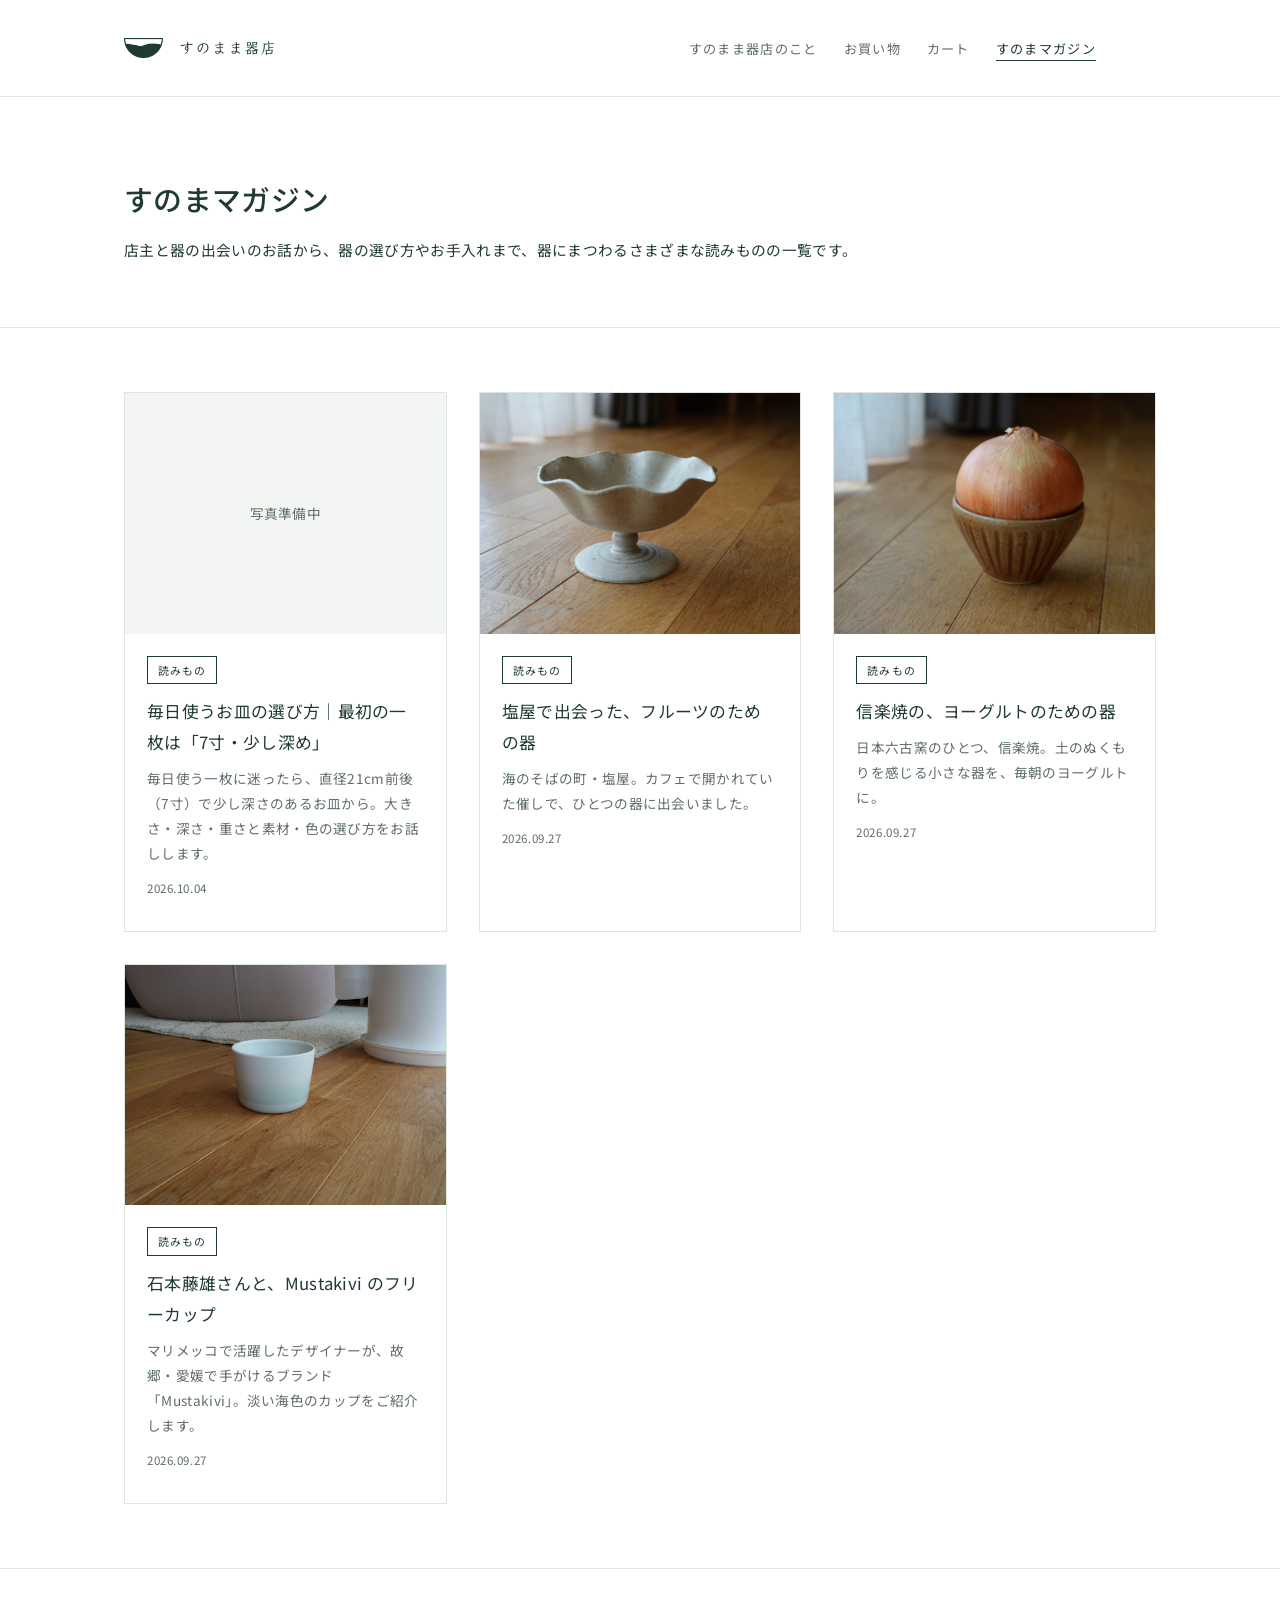
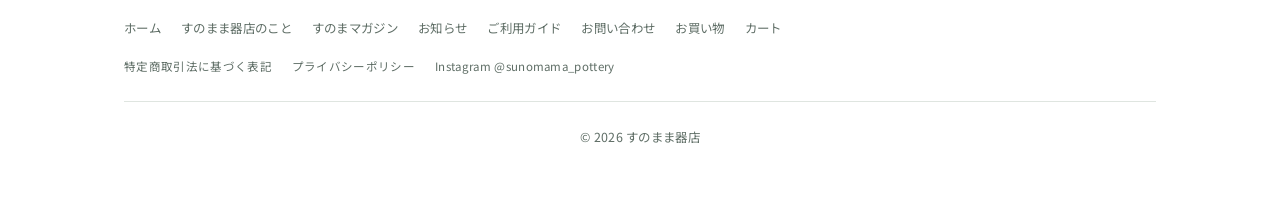
==== commit 78cd3c4f: "トップの写真をコンテンツ幅におさめ、まわりに余白をとる Co-Authored-By: Claude Opus 5.5 (1M context) <noreply@anthropic.com> Cla" ====
--- a/artists/index.html
+++ b/artists/index.html
@@ -17,7 +17,7 @@
 <meta name="twitter:card" content="summary_large_image">
 <link rel="preconnect" href="https://fonts.googleapis.com">
 <link href="https://fonts.googleapis.com/css2?family=Shippori+Mincho:wght@500;600&family=Noto+Sans+JP:wght@400;500&display=swap" rel="stylesheet">
-<link rel="stylesheet" href="../css/style.css?v=20261018a">
+<link rel="stylesheet" href="../css/style.css?v=20261018c">
 </head>
 <body>
 
--- a/css/style.css
+++ b/css/style.css
@@ -168,12 +168,18 @@
 /* ---------- ヒーロー ---------- */
 
 .hero {
+  padding: 56px 0 64px;
+  border-bottom: 1px solid var(--color-line);
+}
+
+/* 写真はコンテンツ幅におさめ、まわりに余白を残す */
+.hero-visual {
   position: relative;
-  min-height: min(66vw, 820px);
+  height: min(46vw, 480px);
   display: flex;
   align-items: center;
   overflow: hidden;
-  border-bottom: 1px solid var(--color-line);
+  border-radius: 8px;
 }
 
 /* 写真の右側(器)を見せ、左側の木目の余白に文章を置く */
@@ -187,7 +193,7 @@
 }
 
 /* 文章が読みやすいよう、左側だけほんのり明るくする */
-.hero::before {
+.hero-visual::before {
   content: "";
   position: absolute;
   inset: 0;
@@ -195,42 +201,50 @@
   z-index: 1;
 }
 
-/* 画面が広くても文章は左の木目の上に置く(中央寄せにすると器に重なるため) */
-.hero-inner {
+.hero-text {
   position: relative;
   z-index: 2;
-  width: 100%;
-  padding: 0 clamp(24px, 7vw, 140px);
-}
-
-.hero-text {
-  max-width: 320px;
-  padding: 40px 0;
+  max-width: 340px;
+  padding: 0 0 0 clamp(24px, 5vw, 56px);
 }
 
 .hero h1 {
-  font-size: 2.1rem;
+  font-size: 1.8rem;
   line-height: 1.5;
-  margin-bottom: 20px;
+  margin-bottom: 16px;
 }
 
 .hero p {
   color: var(--color-text);
+  font-size: 0.92rem;
   margin: 0;
 }
 
 .hero .hero-actions {
   justify-content: flex-start;
+  flex-wrap: nowrap;
+  margin-top: 24px;
+}
+
+.hero .hero-actions .btn {
+  min-width: 0;
+  padding: 11px 22px;
+  white-space: nowrap;
 }
 
 /* スマホ: 写真を上に、文章をその下に */
 @media (max-width: 900px) {
   .hero {
+    padding: 24px 0 48px;
+  }
+
+  .hero-visual {
     display: block;
-    min-height: 0;
+    height: auto;
+    overflow: visible;
   }
 
-  .hero::before {
+  .hero-visual::before {
     display: none;
   }
 
@@ -238,16 +252,17 @@
     position: static;
     height: auto;
     aspect-ratio: 3 / 2;
+    border-radius: 8px;
   }
 
   .hero-text {
     max-width: none;
-    padding: 36px 0 48px;
+    padding: 32px 0 0;
     text-align: center;
   }
 
   .hero h1 {
-    font-size: 1.7rem;
+    font-size: 1.6rem;
   }
 
   .hero p {
